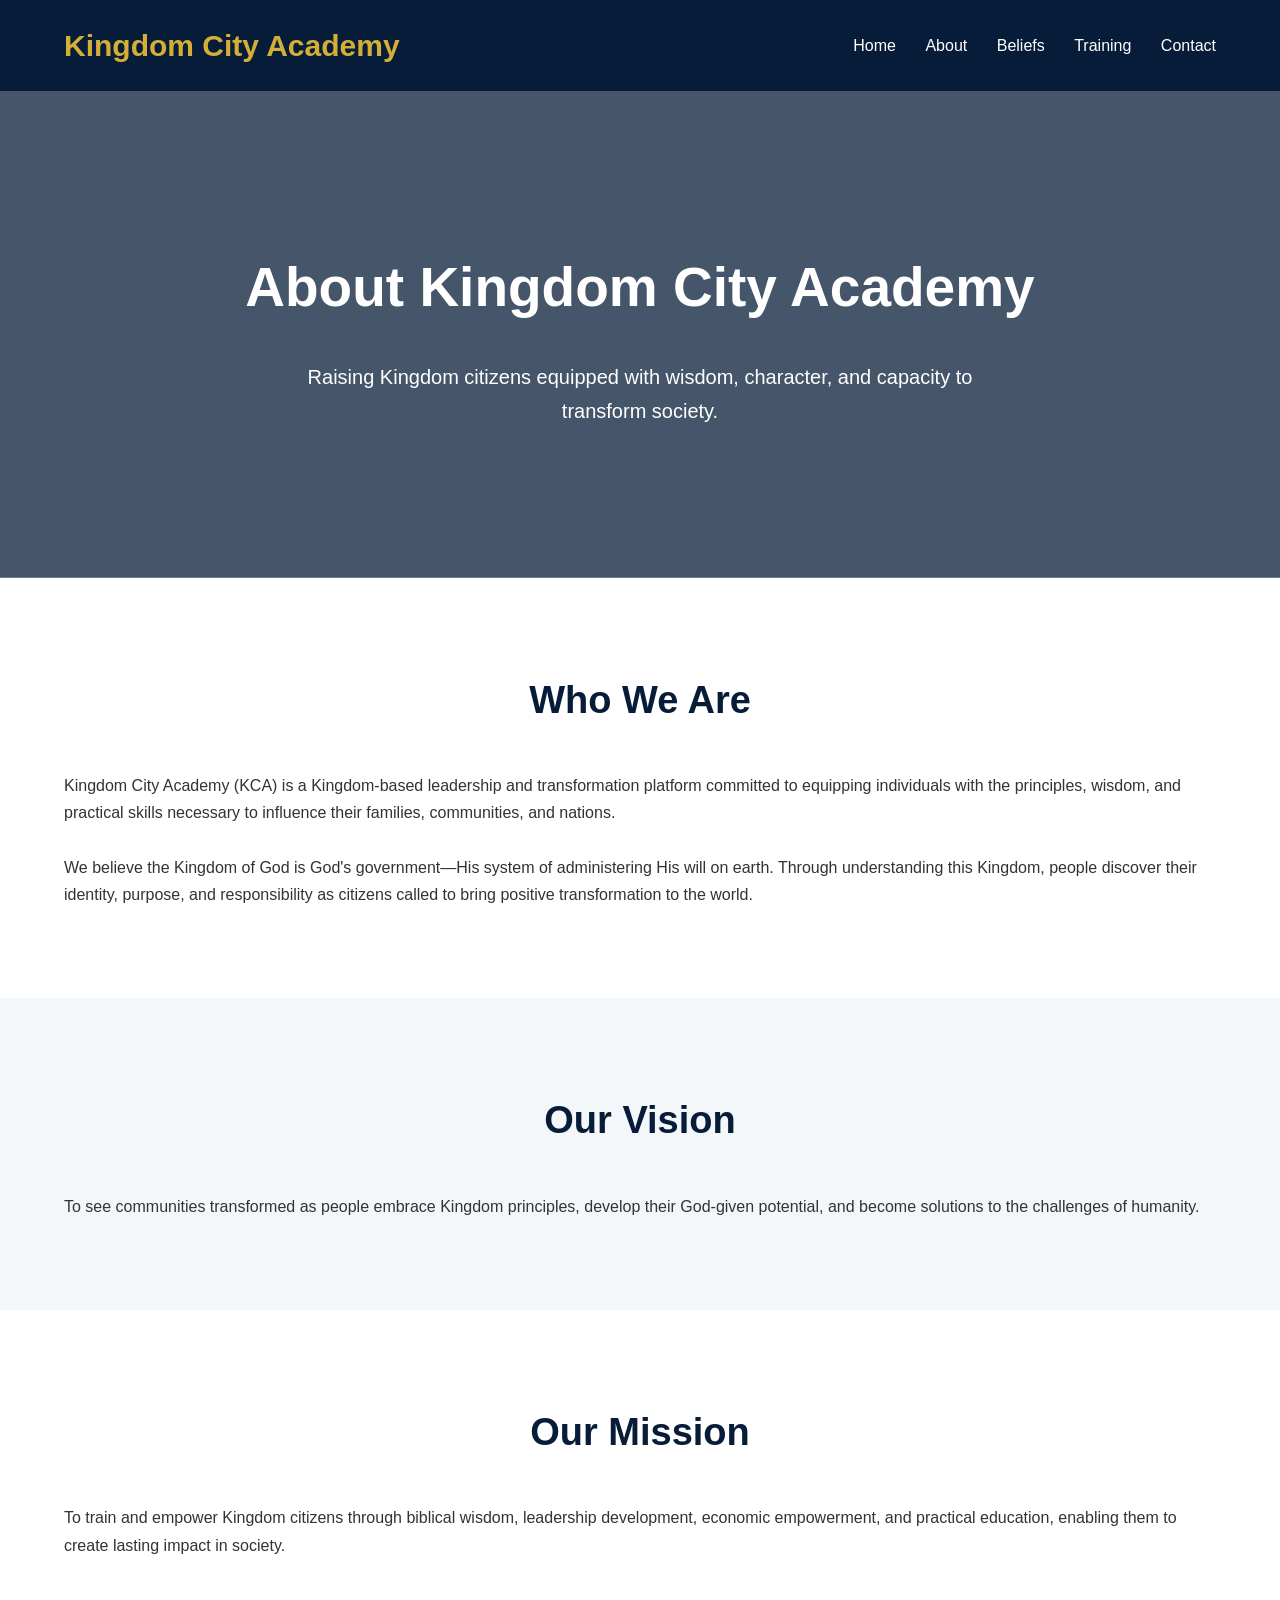
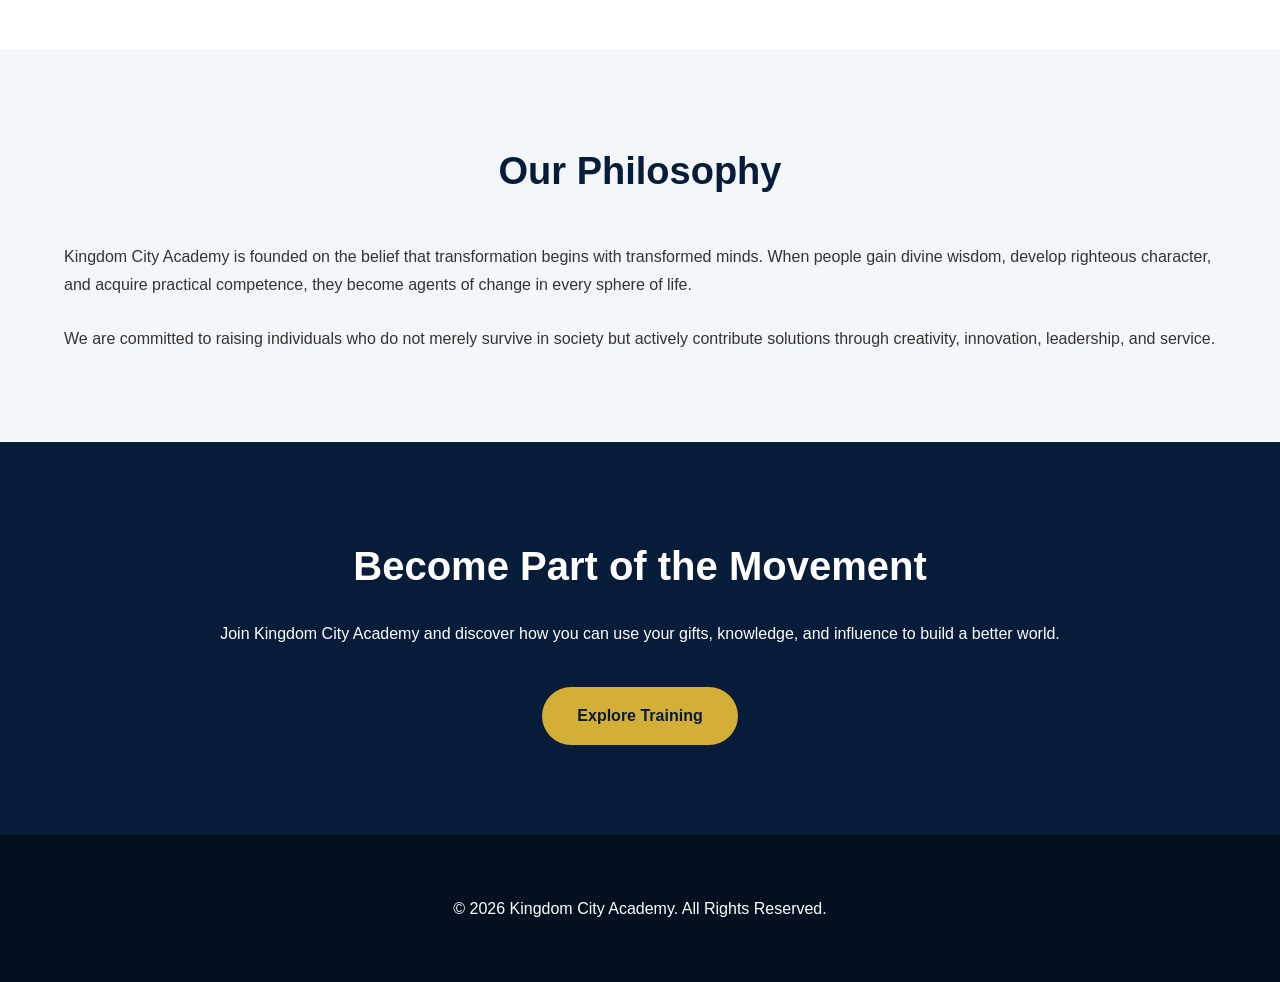
==== about.html @ 82d47af9 "Add About Us page for Kingdom City Academy This file contains the complete HTML structure for the Ab" ====
<!DOCTYPE html>
<html lang="en">

<head>

<meta charset="UTF-8">
<meta name="viewport" content="width=device-width, initial-scale=1.0">

<title>About Us | Kingdom City Academy</title>

<meta name="description" content="Learn about Kingdom City Academy, our vision, mission, and commitment to raising Kingdom citizens who transform communities.">

<link rel="stylesheet" href="style.css">

</head>


<body>


<header>

<div class="container">

<h1 class="logo">Kingdom City Academy</h1>

<nav>

<a href="index.html">Home</a>
<a href="about.html">About</a>
<a href="beliefs.html">Beliefs</a>
<a href="training.html">Training</a>
<a href="contact.html">Contact</a>

</nav>

</div>

</header>



<section class="hero">

<div class="container">

<h2>About Kingdom City Academy</h2>

<p>
Raising Kingdom citizens equipped with wisdom, character, and capacity to transform society.
</p>

</div>

</section>



<section class="section">

<div class="container">


<h2>Who We Are</h2>

<p>

Kingdom City Academy (KCA) is a Kingdom-based leadership and transformation platform committed to equipping individuals with the principles, wisdom, and practical skills necessary to influence their families, communities, and nations.

</p>

<br>


<p>

We believe the Kingdom of God is God's government—His system of administering His will on earth. Through understanding this Kingdom, people discover their identity, purpose, and responsibility as citizens called to bring positive transformation to the world.

</p>


</div>

</section>




<section class="section light">

<div class="container">


<h2>Our Vision</h2>

<p>

To see communities transformed as people embrace Kingdom principles, develop their God-given potential, and become solutions to the challenges of humanity.

</p>


</div>

</section>





<section class="section">

<div class="container">


<h2>Our Mission</h2>


<p>

To train and empower Kingdom citizens through biblical wisdom, leadership development, economic empowerment, and practical education, enabling them to create lasting impact in society.

</p>


</div>

</section>





<section class="section light">


<div class="container">


<h2>Our Philosophy</h2>


<p>

Kingdom City Academy is founded on the belief that transformation begins with transformed minds. When people gain divine wisdom, develop righteous character, and acquire practical competence, they become agents of change in every sphere of life.

</p>


<br>


<p>

We are committed to raising individuals who do not merely survive in society but actively contribute solutions through creativity, innovation, leadership, and service.

</p>


</div>


</section>





<section class="cta">


<div class="container">


<h2>Become Part of the Movement</h2>


<p>

Join Kingdom City Academy and discover how you can use your gifts, knowledge, and influence to build a better world.

</p>


<a href="training.html" class="button">
Explore Training
</a>


</div>


</section>





<footer>


<div class="container">

<p>
&copy; 2026 Kingdom City Academy. All Rights Reserved.
</p>

</div>


</footer>



<script src="script.js"></script>


</body>

</html>
---- style.css ----
/* ==========================
   Kingdom City Academy
   Version 1.0
========================== */

*{
    margin:0;
    padding:0;
    box-sizing:border-box;
}

body{
    font-family:Arial, Helvetica, sans-serif;
    line-height:1.7;
    color:#333;
    background:#ffffff;
}

.container{
    width:90%;
    max-width:1200px;
    margin:auto;
}

header{
    background:#071C38;
    color:white;
    padding:20px 0;
    position:sticky;
    top:0;
    z-index:1000;
}

header .container{
    display:flex;
    justify-content:space-between;
    align-items:center;
}

.logo{
    color:#D4AF37;
    font-size:30px;
    font-weight:bold;
}

nav a{
    color:white;
    text-decoration:none;
    margin-left:25px;
    transition:.3s;
}

nav a:hover{
    color:#D4AF37;
}

.hero{
    background:linear-gradient(rgba(7,28,56,.75),
               rgba(7,28,56,.75)),
               url("https://images.unsplash.com/photo-1477959858617-67f85cf4f1df?auto=format&fit=crop&w=1600&q=80");
    background-size:cover;
    background-position:center;
    color:white;
    text-align:center;
    padding:150px 20px;
}

.hero h2{
    font-size:55px;
    margin-bottom:25px;
}

.hero p{
    max-width:750px;
    margin:auto;
    font-size:20px;
}

.button{
    display:inline-block;
    margin-top:40px;
    background:#D4AF37;
    color:#071C38;
    text-decoration:none;
    padding:15px 35px;
    border-radius:40px;
    font-weight:bold;
    transition:.3s;
}

.button:hover{
    transform:translateY(-4px);
}

.section{
    padding:90px 0;
}

.section h2{
    text-align:center;
    color:#071C38;
    margin-bottom:40px;
    font-size:38px;
}

.light{
    background:#F4F7FA;
}

.cards{
    display:grid;
    grid-template-columns:repeat(auto-fit,minmax(250px,1fr));
    gap:25px;
    margin-top:40px;
}

.card{
    background:white;
    padding:30px;
    border-radius:12px;
    box-shadow:0 10px 25px rgba(0,0,0,.08);
    transition:.3s;
}

.card:hover{
    transform:translateY(-10px);
}

.card h3{
    color:#071C38;
    margin-bottom:15px;
}

ul{
    max-width:700px;
    margin:auto;
}

ul li{
    margin-bottom:20px;
    font-size:20px;
}

.cta{
    background:#071C38;
    color:white;
    text-align:center;
    padding:90px 20px;
}

.cta h2{
    font-size:40px;
    margin-bottom:20px;
}

footer{
    background:#02101F;
    color:white;
    text-align:center;
    padding:50px 20px;
}

footer p{
    margin:10px 0;
}

@media(max-width:768px){

header .container{
    flex-direction:column;
}

nav{
    margin-top:20px;
}

nav a{
    display:block;
    margin:12px 0;
}

.hero{
    padding:100px 20px;
}

.hero h2{
    font-size:36px;
}

.section h2{
    font-size:30px;
}

}
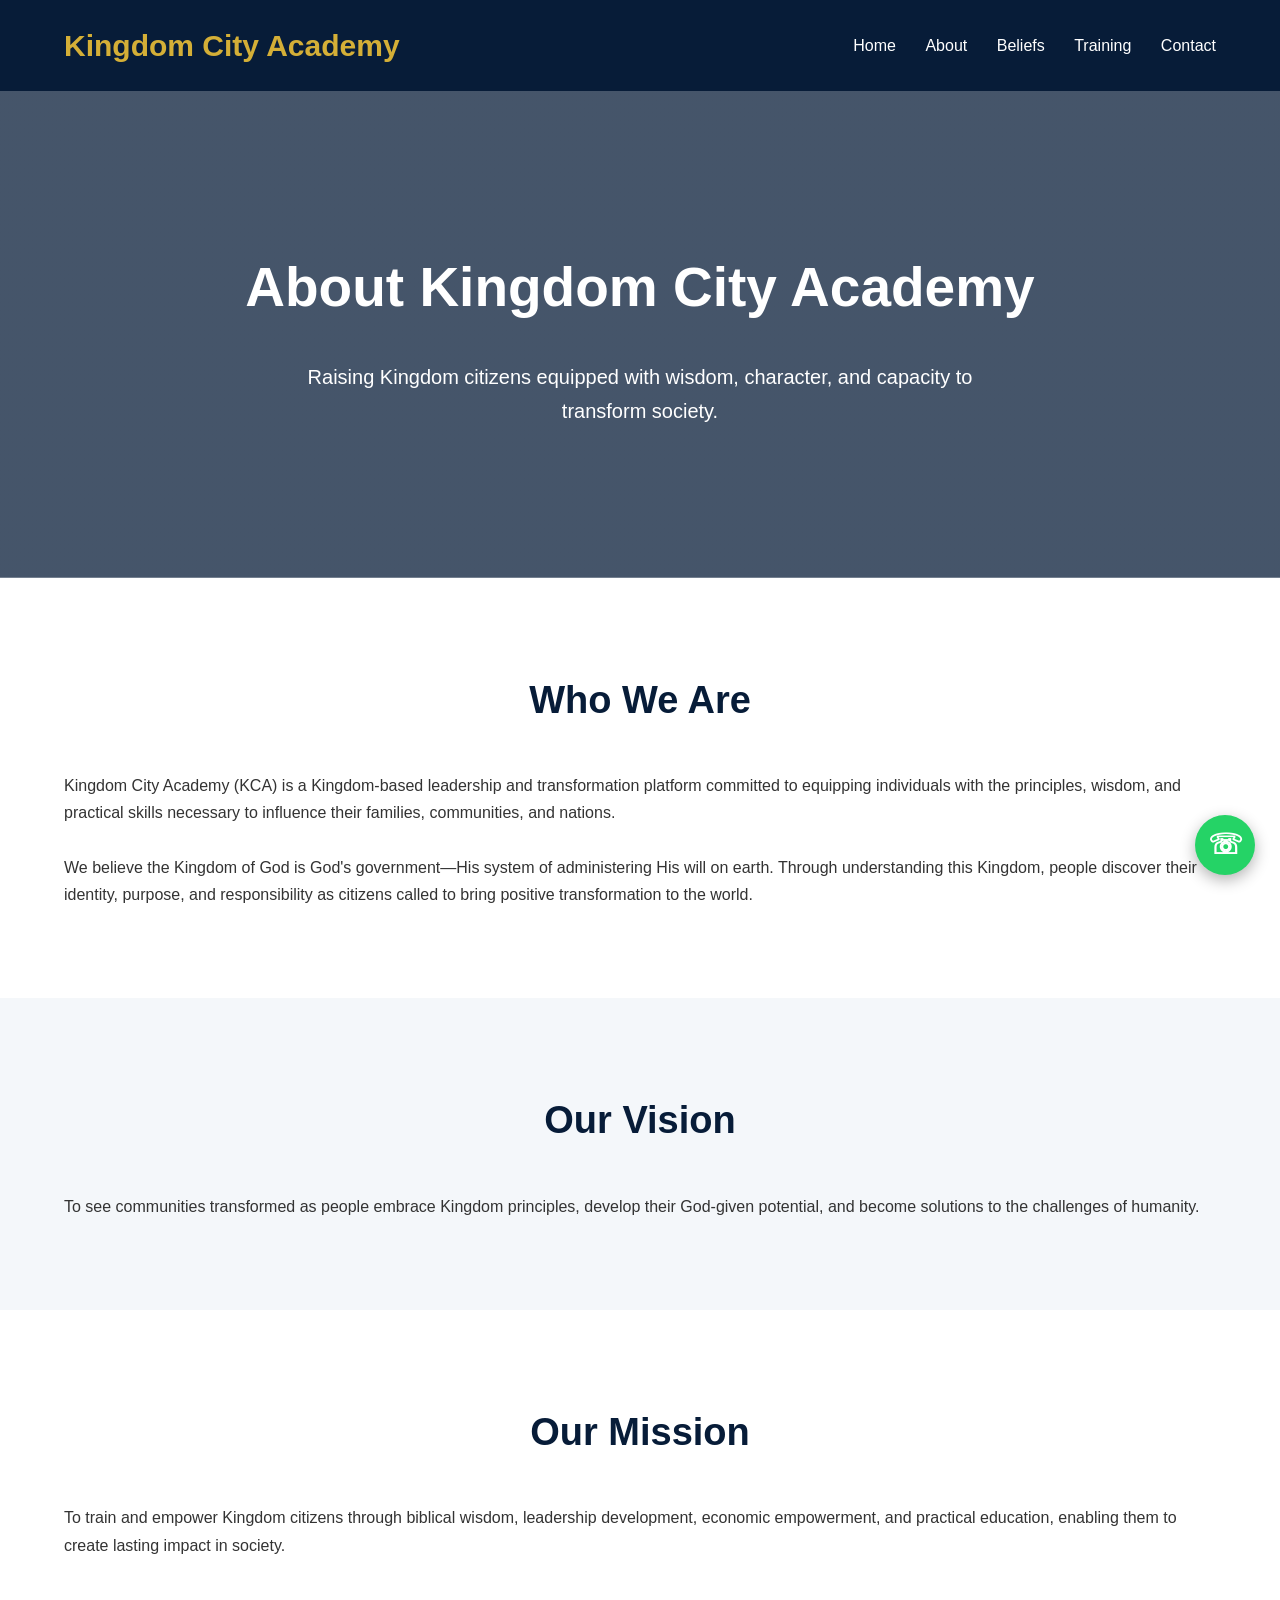
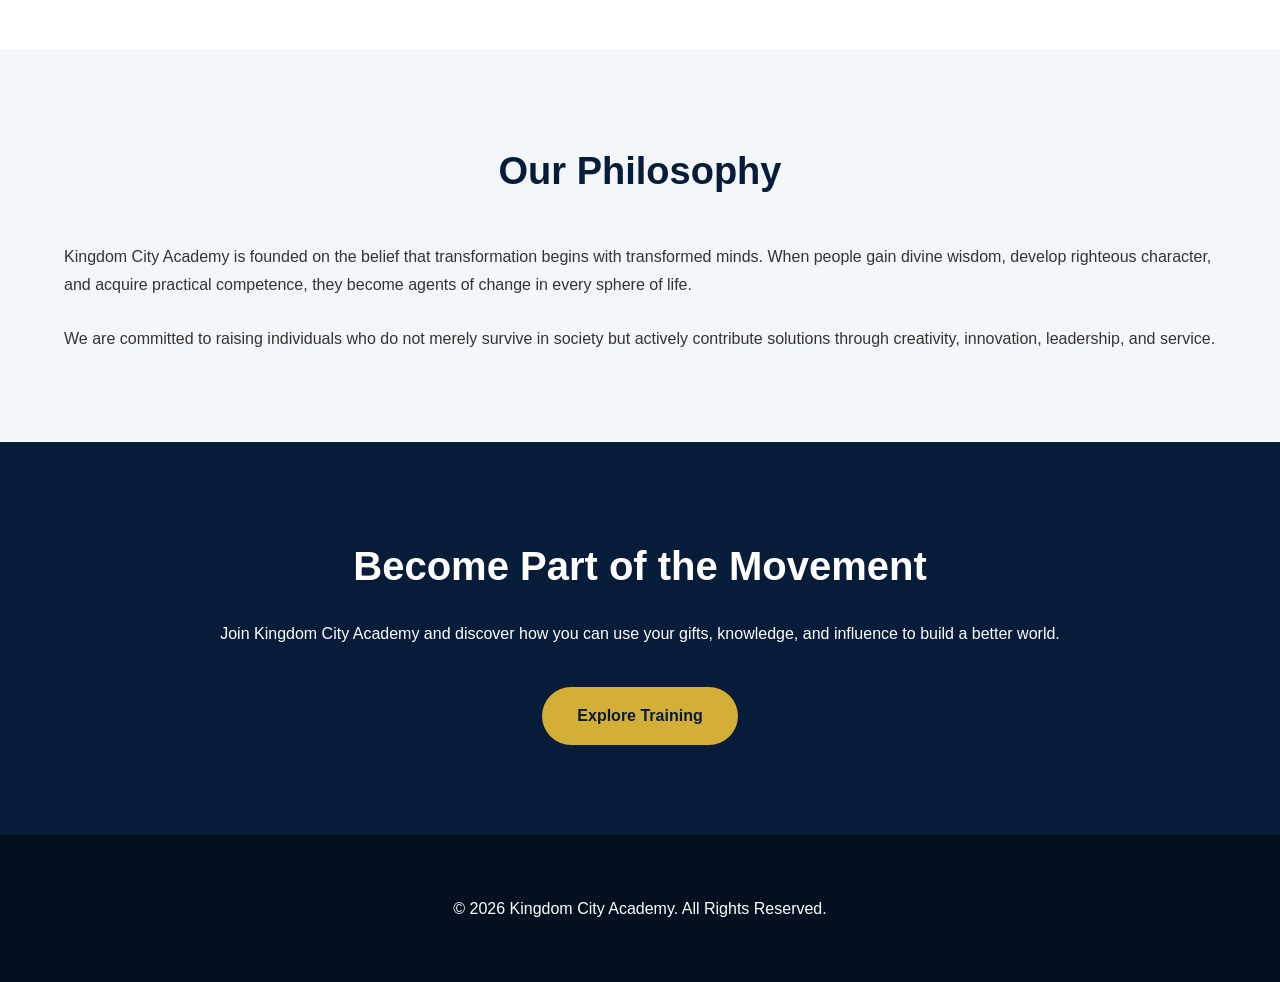
==== commit 06d624e4: "Add WhatsApp contact button to about.html Added a WhatsApp contact button linking to a specified num" ====
--- a/about.html
+++ b/about.html
@@ -214,7 +214,13 @@
 
 <script src="script.js"></script>
 
-
+<a 
+href="https://wa.me/YOURNUMBER" 
+class="whatsapp-button"
+target="_blank"
+>
+☏
+</a>
 </body>
 
 </html>
--- a/style.css
+++ b/style.css
@@ -192,3 +192,28 @@
 }
 
 }
+/* WhatsApp Floating Button */
+
+.whatsapp-button {
+    position: fixed;
+    bottom: 25px;
+    right: 25px;
+    background: #25D366;
+    color: white;
+    width: 60px;
+    height: 60px;
+    border-radius: 50%;
+    display: flex;
+    align-items: center;
+    justify-content: center;
+    text-decoration: none;
+    font-size: 28px;
+    font-weight: bold;
+    box-shadow: 0 5px 15px rgba(0,0,0,0.3);
+    z-index: 999;
+    transition: 0.3s;
+}
+
+.whatsapp-button:hover {
+    transform: scale(1.1);
+}
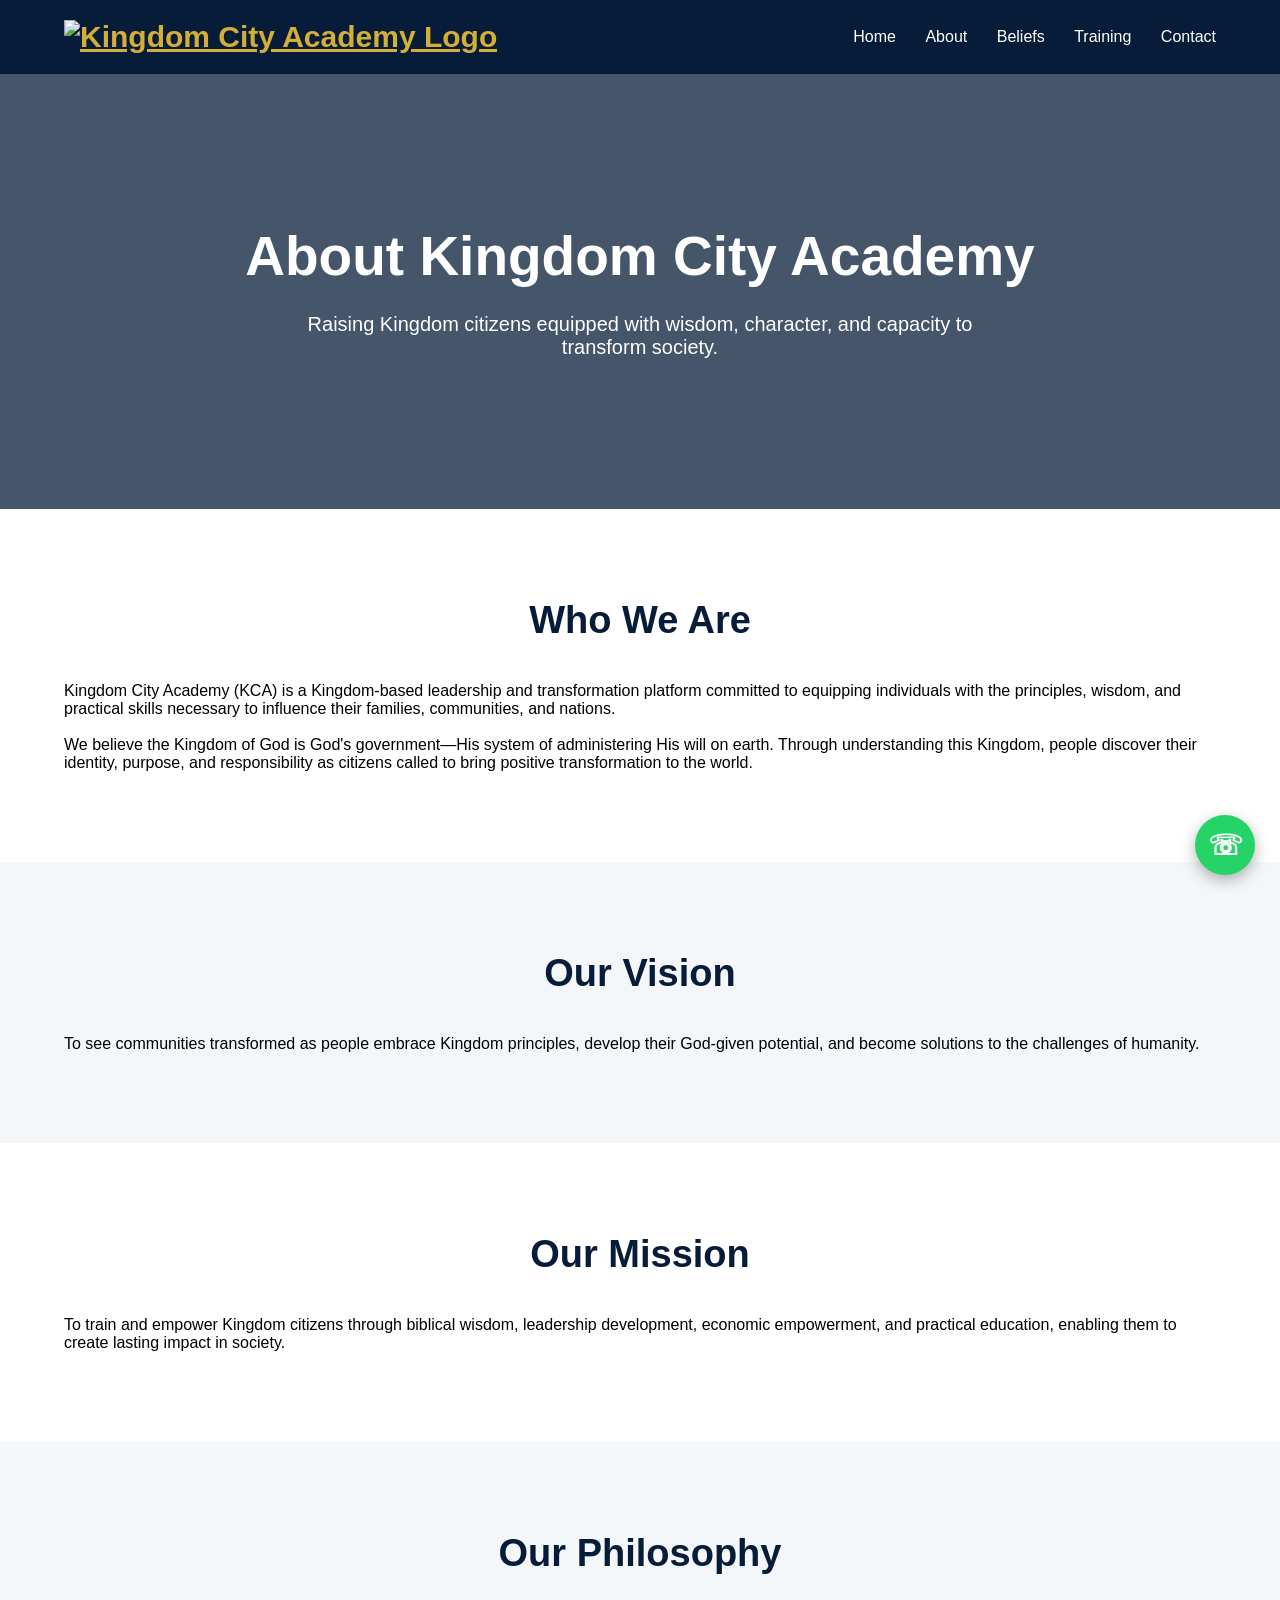
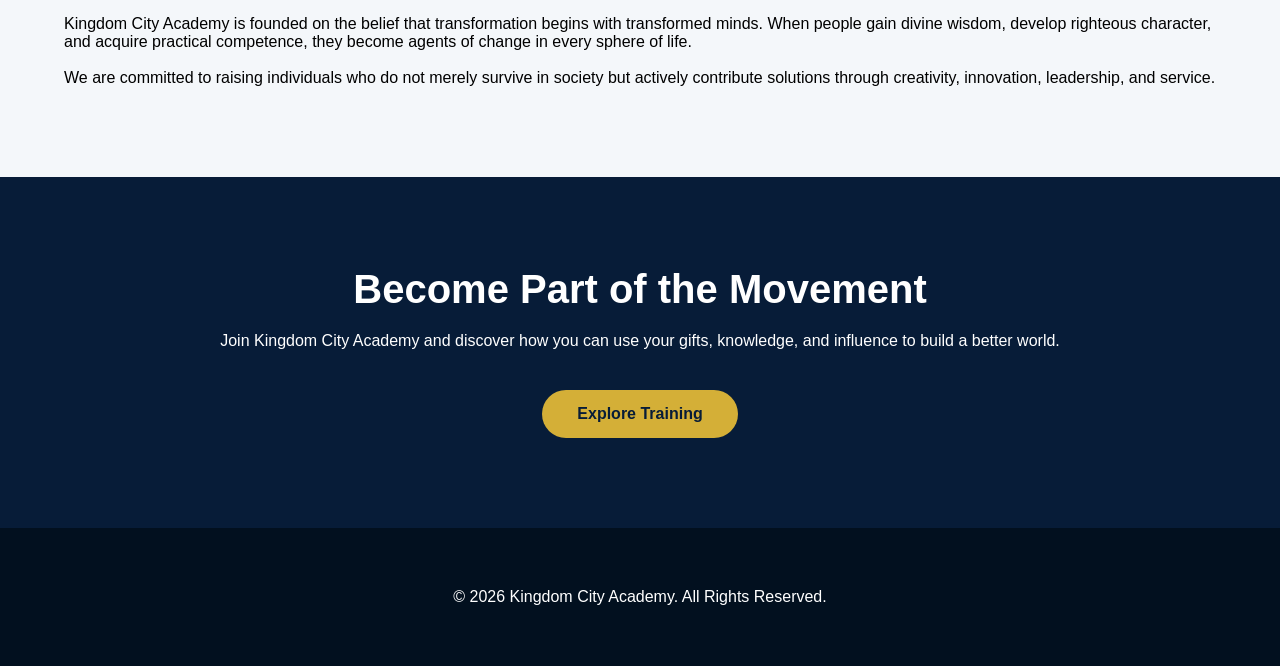
==== commit e2ecd13c: "Replace logo text with image link" ====
--- a/about.html
+++ b/about.html
@@ -9,7 +9,10 @@
 <title>About Us | Kingdom City Academy</title>
 
 <meta name="description" content="Learn about Kingdom City Academy, our vision, mission, and commitment to raising Kingdom citizens who transform communities.">
-
+<link rel="preconnect" href="https://fonts.googleapis.com">
+<link rel="preconnect" href="https://fonts.gstatic.com" crossorigin>
+
+<link href="https://fonts.googleapis.com/css2?family=Open+Sans:wght@400;600&family=Poppins:wght@500;600;700&display=swap" rel="stylesheet">
 <link rel="stylesheet" href="style.css">
 
 </head>
@@ -22,7 +25,9 @@
 
 <div class="container">
 
-<h1 class="logo">Kingdom City Academy</h1>
+<a href="index.html" class="logo">
+    <img src="images/logo.png" alt="Kingdom City Academy Logo">
+</a>
 
 <nav>
 
@@ -215,7 +220,7 @@
 <script src="script.js"></script>
 
 <a 
-href="https://wa.me/YOURNUMBER" 
+href="https://wa.me/237659042252" 
 class="whatsapp-button"
 target="_blank"
 >
--- a/style.css
+++ b/style.css
@@ -10,10 +10,11 @@
 }
 
 body{
-    font-family:Arial, Helvetica, sans-serif;
-    line-height:1.7;
-    color:#333;
-    background:#ffffff;
+    font-family:'Open Sans',sans-serif;
+}
+
+h1,h2,h3,h4,h5,h6,.logo{
+    font-family:'Poppins',sans-serif;
 }
 
 .container{
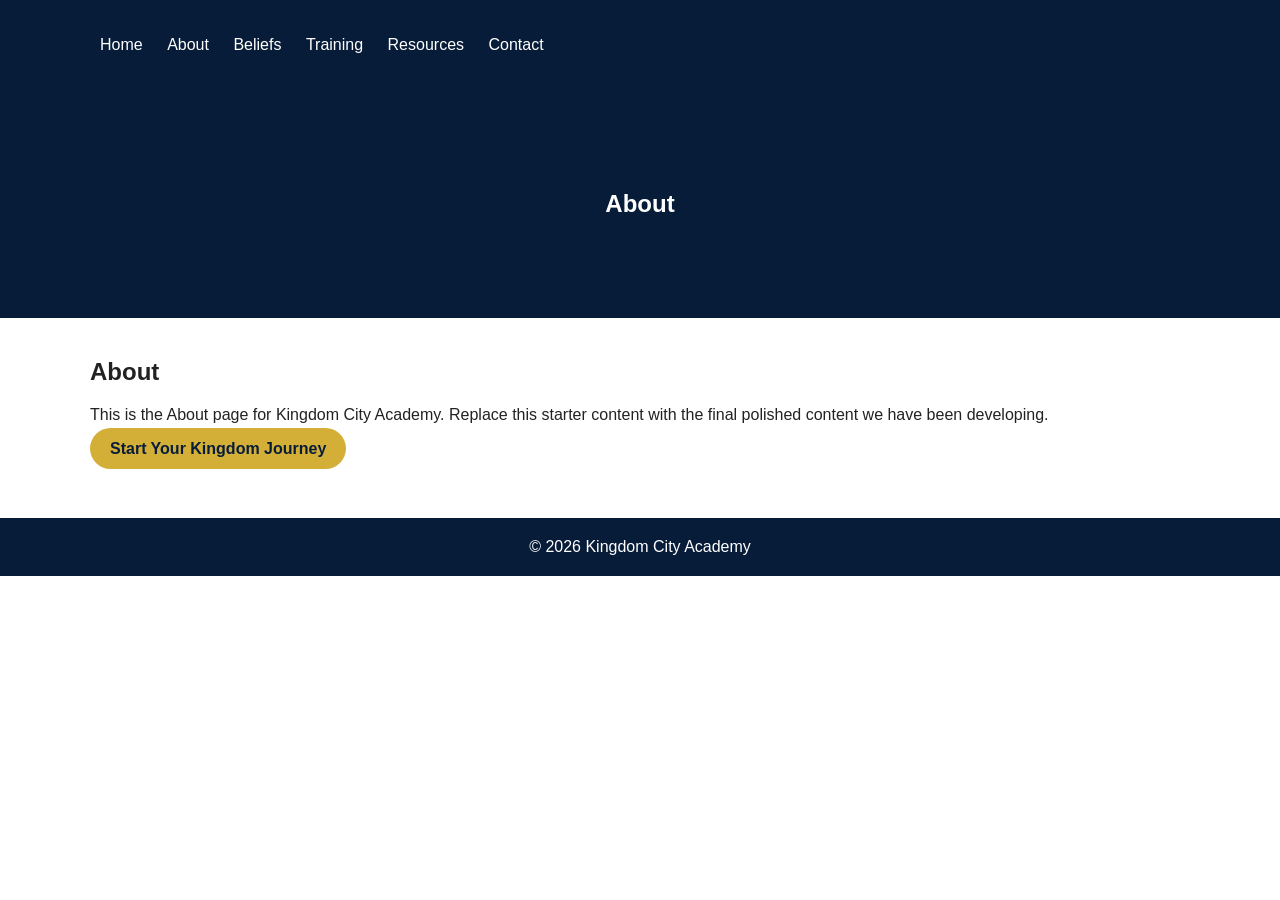
==== commit d032a3a5: "Add files via upload" ====
--- a/about.html
+++ b/about.html
@@ -1,231 +1,8 @@
-<!DOCTYPE html>
-<html lang="en">
-
-<head>
-
-<meta charset="UTF-8">
-<meta name="viewport" content="width=device-width, initial-scale=1.0">
-
-<title>About Us | Kingdom City Academy</title>
-
-<meta name="description" content="Learn about Kingdom City Academy, our vision, mission, and commitment to raising Kingdom citizens who transform communities.">
-<link rel="preconnect" href="https://fonts.googleapis.com">
-<link rel="preconnect" href="https://fonts.gstatic.com" crossorigin>
-
-<link href="https://fonts.googleapis.com/css2?family=Open+Sans:wght@400;600&family=Poppins:wght@500;600;700&display=swap" rel="stylesheet">
-<link rel="stylesheet" href="style.css">
-
-</head>
-
-
-<body>
-
-
-<header>
-
-<div class="container">
-
-<a href="index.html" class="logo">
-    <img src="images/logo.png" alt="Kingdom City Academy Logo">
-</a>
-
-<nav>
-
+<!DOCTYPE html><html><head><meta charset='utf-8'><meta name='viewport' content='width=device-width,initial-scale=1'><title>About</title><link rel='stylesheet' href='style.css'></head><body><header><div class='container'><nav>
 <a href="index.html">Home</a>
 <a href="about.html">About</a>
 <a href="beliefs.html">Beliefs</a>
 <a href="training.html">Training</a>
+<a href="resources.html">Resources</a>
 <a href="contact.html">Contact</a>
-
-</nav>
-
-</div>
-
-</header>
-
-
-
-<section class="hero">
-
-<div class="container">
-
-<h2>About Kingdom City Academy</h2>
-
-<p>
-Raising Kingdom citizens equipped with wisdom, character, and capacity to transform society.
-</p>
-
-</div>
-
-</section>
-
-
-
-<section class="section">
-
-<div class="container">
-
-
-<h2>Who We Are</h2>
-
-<p>
-
-Kingdom City Academy (KCA) is a Kingdom-based leadership and transformation platform committed to equipping individuals with the principles, wisdom, and practical skills necessary to influence their families, communities, and nations.
-
-</p>
-
-<br>
-
-
-<p>
-
-We believe the Kingdom of God is God's government—His system of administering His will on earth. Through understanding this Kingdom, people discover their identity, purpose, and responsibility as citizens called to bring positive transformation to the world.
-
-</p>
-
-
-</div>
-
-</section>
-
-
-
-
-<section class="section light">
-
-<div class="container">
-
-
-<h2>Our Vision</h2>
-
-<p>
-
-To see communities transformed as people embrace Kingdom principles, develop their God-given potential, and become solutions to the challenges of humanity.
-
-</p>
-
-
-</div>
-
-</section>
-
-
-
-
-
-<section class="section">
-
-<div class="container">
-
-
-<h2>Our Mission</h2>
-
-
-<p>
-
-To train and empower Kingdom citizens through biblical wisdom, leadership development, economic empowerment, and practical education, enabling them to create lasting impact in society.
-
-</p>
-
-
-</div>
-
-</section>
-
-
-
-
-
-<section class="section light">
-
-
-<div class="container">
-
-
-<h2>Our Philosophy</h2>
-
-
-<p>
-
-Kingdom City Academy is founded on the belief that transformation begins with transformed minds. When people gain divine wisdom, develop righteous character, and acquire practical competence, they become agents of change in every sphere of life.
-
-</p>
-
-
-<br>
-
-
-<p>
-
-We are committed to raising individuals who do not merely survive in society but actively contribute solutions through creativity, innovation, leadership, and service.
-
-</p>
-
-
-</div>
-
-
-</section>
-
-
-
-
-
-<section class="cta">
-
-
-<div class="container">
-
-
-<h2>Become Part of the Movement</h2>
-
-
-<p>
-
-Join Kingdom City Academy and discover how you can use your gifts, knowledge, and influence to build a better world.
-
-</p>
-
-
-<a href="training.html" class="button">
-Explore Training
-</a>
-
-
-</div>
-
-
-</section>
-
-
-
-
-
-<footer>
-
-
-<div class="container">
-
-<p>
-&copy; 2026 Kingdom City Academy. All Rights Reserved.
-</p>
-
-</div>
-
-
-</footer>
-
-
-
-<script src="script.js"></script>
-
-<a 
-href="https://wa.me/237659042252" 
-class="whatsapp-button"
-target="_blank"
->
-☏
-</a>
-</body>
-
-</html>
+</nav></div></header><section class='hero'><h1>About</h1></section><div class='container'><h2>About</h2><p>This is the About page for Kingdom City Academy. Replace this starter content with the final polished content we have been developing.</p><a class='button' href='contact.html'>Start Your Kingdom Journey</a></div><footer>&copy; 2026 Kingdom City Academy</footer><script src='script.js'></script></body></html>
--- a/style.css
+++ b/style.css
@@ -1,220 +1,5 @@
-/* ==========================
-   Kingdom City Academy
-   Version 1.0
-========================== */
-
-*{
-    margin:0;
-    padding:0;
-    box-sizing:border-box;
-}
-
-body{
-    font-family:'Open Sans',sans-serif;
-}
-
-h1,h2,h3,h4,h5,h6,.logo{
-    font-family:'Poppins',sans-serif;
-}
-
-.container{
-    width:90%;
-    max-width:1200px;
-    margin:auto;
-}
-
-header{
-    background:#071C38;
-    color:white;
-    padding:20px 0;
-    position:sticky;
-    top:0;
-    z-index:1000;
-}
-
-header .container{
-    display:flex;
-    justify-content:space-between;
-    align-items:center;
-}
-
-.logo{
-    color:#D4AF37;
-    font-size:30px;
-    font-weight:bold;
-}
-
-nav a{
-    color:white;
-    text-decoration:none;
-    margin-left:25px;
-    transition:.3s;
-}
-
-nav a:hover{
-    color:#D4AF37;
-}
-
-.hero{
-    background:linear-gradient(rgba(7,28,56,.75),
-               rgba(7,28,56,.75)),
-               url("https://images.unsplash.com/photo-1477959858617-67f85cf4f1df?auto=format&fit=crop&w=1600&q=80");
-    background-size:cover;
-    background-position:center;
-    color:white;
-    text-align:center;
-    padding:150px 20px;
-}
-
-.hero h2{
-    font-size:55px;
-    margin-bottom:25px;
-}
-
-.hero p{
-    max-width:750px;
-    margin:auto;
-    font-size:20px;
-}
-
-.button{
-    display:inline-block;
-    margin-top:40px;
-    background:#D4AF37;
-    color:#071C38;
-    text-decoration:none;
-    padding:15px 35px;
-    border-radius:40px;
-    font-weight:bold;
-    transition:.3s;
-}
-
-.button:hover{
-    transform:translateY(-4px);
-}
-
-.section{
-    padding:90px 0;
-}
-
-.section h2{
-    text-align:center;
-    color:#071C38;
-    margin-bottom:40px;
-    font-size:38px;
-}
-
-.light{
-    background:#F4F7FA;
-}
-
-.cards{
-    display:grid;
-    grid-template-columns:repeat(auto-fit,minmax(250px,1fr));
-    gap:25px;
-    margin-top:40px;
-}
-
-.card{
-    background:white;
-    padding:30px;
-    border-radius:12px;
-    box-shadow:0 10px 25px rgba(0,0,0,.08);
-    transition:.3s;
-}
-
-.card:hover{
-    transform:translateY(-10px);
-}
-
-.card h3{
-    color:#071C38;
-    margin-bottom:15px;
-}
-
-ul{
-    max-width:700px;
-    margin:auto;
-}
-
-ul li{
-    margin-bottom:20px;
-    font-size:20px;
-}
-
-.cta{
-    background:#071C38;
-    color:white;
-    text-align:center;
-    padding:90px 20px;
-}
-
-.cta h2{
-    font-size:40px;
-    margin-bottom:20px;
-}
-
-footer{
-    background:#02101F;
-    color:white;
-    text-align:center;
-    padding:50px 20px;
-}
-
-footer p{
-    margin:10px 0;
-}
-
-@media(max-width:768px){
-
-header .container{
-    flex-direction:column;
-}
-
-nav{
-    margin-top:20px;
-}
-
-nav a{
-    display:block;
-    margin:12px 0;
-}
-
-.hero{
-    padding:100px 20px;
-}
-
-.hero h2{
-    font-size:36px;
-}
-
-.section h2{
-    font-size:30px;
-}
-
-}
-/* WhatsApp Floating Button */
-
-.whatsapp-button {
-    position: fixed;
-    bottom: 25px;
-    right: 25px;
-    background: #25D366;
-    color: white;
-    width: 60px;
-    height: 60px;
-    border-radius: 50%;
-    display: flex;
-    align-items: center;
-    justify-content: center;
-    text-decoration: none;
-    font-size: 28px;
-    font-weight: bold;
-    box-shadow: 0 5px 15px rgba(0,0,0,0.3);
-    z-index: 999;
-    transition: 0.3s;
-}
-
-.whatsapp-button:hover {
-    transform: scale(1.1);
-}
+body{font-family:Arial,sans-serif;margin:0;color:#222}
+header{background:#071C38;color:#fff;padding:16px}nav a{color:#fff;margin:0 10px;text-decoration:none}
+.hero{padding:80px 20px;background:#071C38;color:#fff;text-align:center}
+.container{max-width:1100px;margin:auto;padding:20px}.button{background:#D4AF37;padding:12px 20px;text-decoration:none;color:#071C38;border-radius:30px;font-weight:bold}
+footer{background:#071C38;color:#fff;text-align:center;padding:20px;margin-top:40px}
